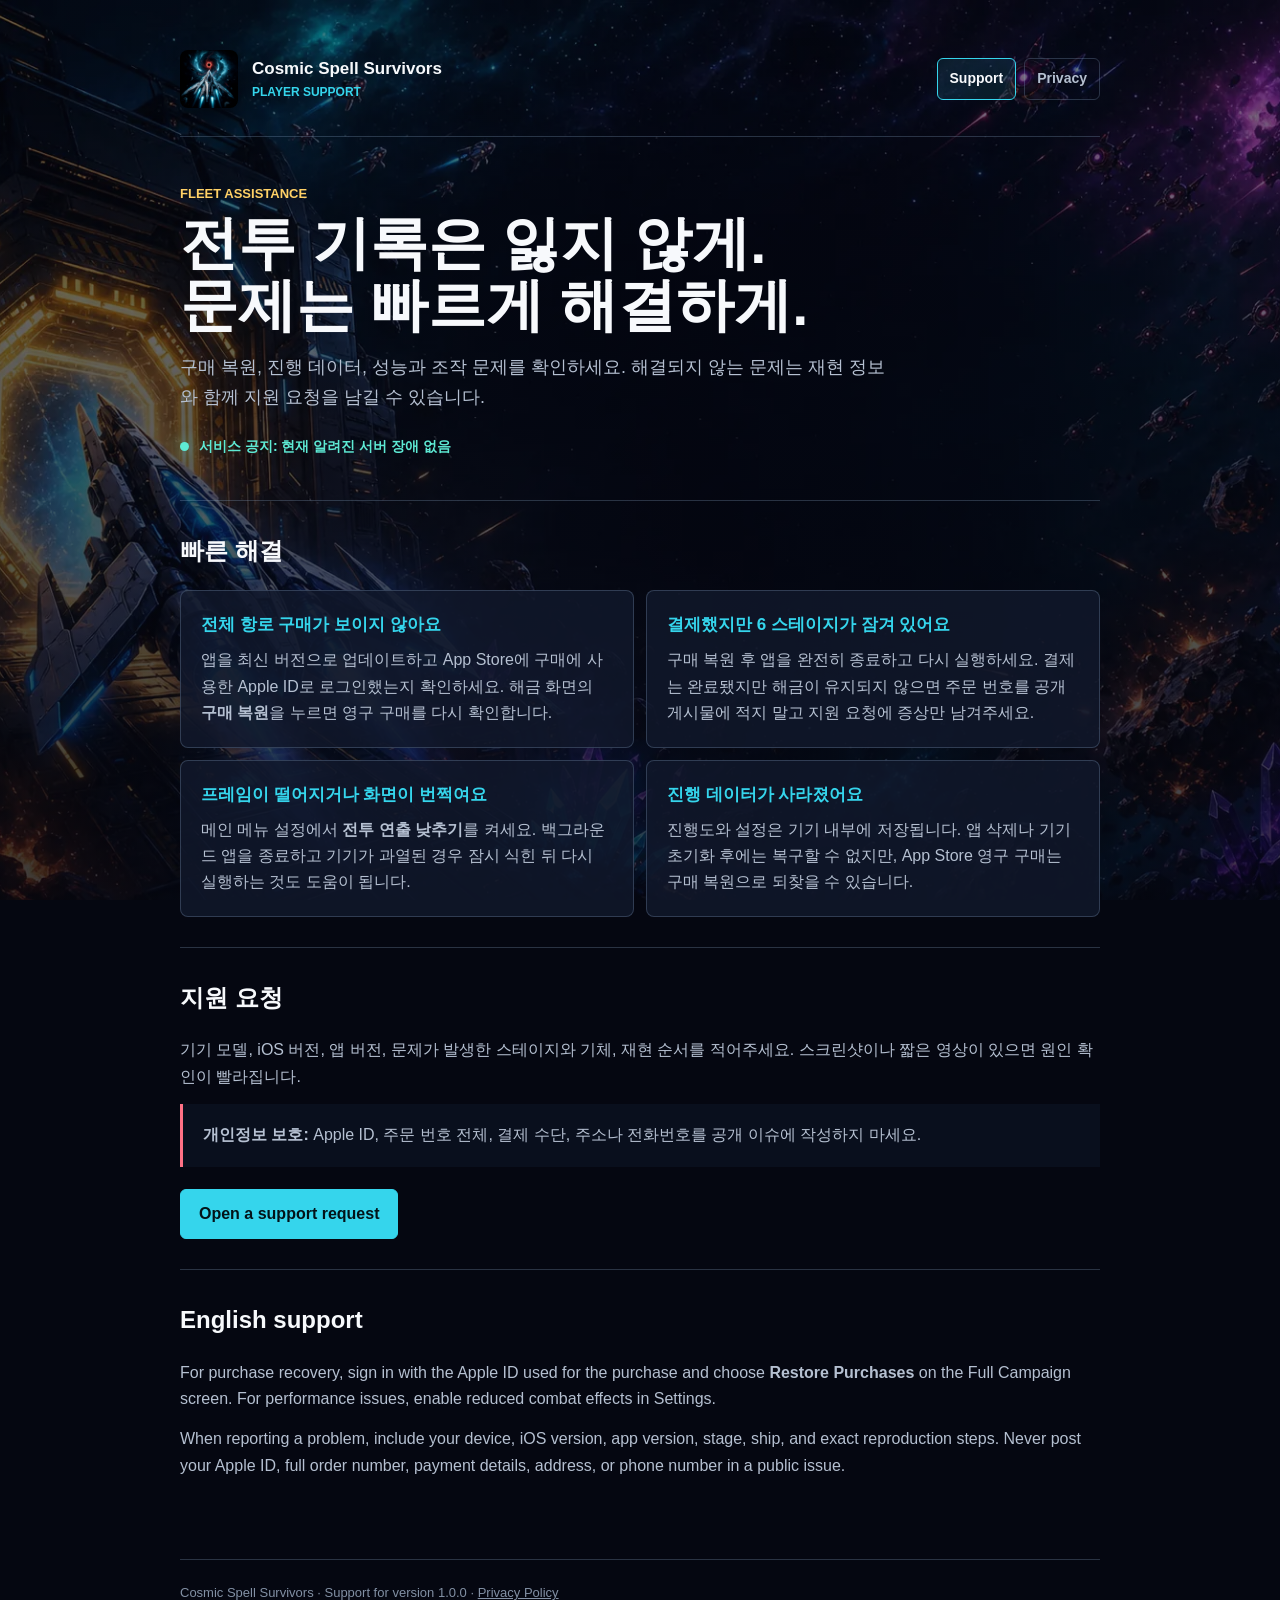
==== index.html @ 7aed8e82 "Publish player support and privacy pages" ====
<!doctype html>
<html lang="ko">
<head>
  <meta charset="utf-8">
  <meta name="viewport" content="width=device-width, initial-scale=1">
  <meta name="theme-color" content="#050711">
  <meta name="description" content="Cosmic Spell Survivors 고객지원과 구매 복원 안내">
  <title>Support | Cosmic Spell Survivors</title>
  <link rel="icon" href="assets/app-icon.png">
  <link rel="stylesheet" href="site.css">
</head>
<body>
  <div class="shell">
    <header class="site-header">
      <a class="brand" href="index.html">
        <img src="assets/app-icon.png" alt="Cosmic Spell Survivors app icon">
        <span class="brand-copy">
          <span class="brand-name">Cosmic Spell Survivors</span>
          <span class="brand-kicker">Player Support</span>
        </span>
      </a>
      <nav aria-label="Support navigation">
        <a href="index.html" aria-current="page">Support</a>
        <a href="privacy.html">Privacy</a>
      </nav>
    </header>

    <main>
      <section class="intro">
        <p class="eyebrow">Fleet assistance</p>
        <h1>전투 기록은 잃지 않게.<br>문제는 빠르게 해결하게.</h1>
        <p class="lede">구매 복원, 진행 데이터, 성능과 조작 문제를 확인하세요. 해결되지 않는 문제는 재현 정보와 함께 지원 요청을 남길 수 있습니다.</p>
        <p class="status">서비스 공지: 현재 알려진 서버 장애 없음</p>
      </section>

      <section class="section" aria-labelledby="quick-help">
        <h2 id="quick-help">빠른 해결</h2>
        <div class="faq-grid">
          <article class="faq">
            <h3>전체 항로 구매가 보이지 않아요</h3>
            <p>앱을 최신 버전으로 업데이트하고 App Store에 구매에 사용한 Apple ID로 로그인했는지 확인하세요. 해금 화면의 <strong>구매 복원</strong>을 누르면 영구 구매를 다시 확인합니다.</p>
          </article>
          <article class="faq">
            <h3>결제했지만 6 스테이지가 잠겨 있어요</h3>
            <p>구매 복원 후 앱을 완전히 종료하고 다시 실행하세요. 결제는 완료됐지만 해금이 유지되지 않으면 주문 번호를 공개 게시물에 적지 말고 지원 요청에 증상만 남겨주세요.</p>
          </article>
          <article class="faq">
            <h3>프레임이 떨어지거나 화면이 번쩍여요</h3>
            <p>메인 메뉴 설정에서 <strong>전투 연출 낮추기</strong>를 켜세요. 백그라운드 앱을 종료하고 기기가 과열된 경우 잠시 식힌 뒤 다시 실행하는 것도 도움이 됩니다.</p>
          </article>
          <article class="faq">
            <h3>진행 데이터가 사라졌어요</h3>
            <p>진행도와 설정은 기기 내부에 저장됩니다. 앱 삭제나 기기 초기화 후에는 복구할 수 없지만, App Store 영구 구매는 구매 복원으로 되찾을 수 있습니다.</p>
          </article>
        </div>
      </section>

      <section class="section" aria-labelledby="report">
        <h2 id="report">지원 요청</h2>
        <p>기기 모델, iOS 버전, 앱 버전, 문제가 발생한 스테이지와 기체, 재현 순서를 적어주세요. 스크린샷이나 짧은 영상이 있으면 원인 확인이 빨라집니다.</p>
        <p class="note"><strong>개인정보 보호:</strong> Apple ID, 주문 번호 전체, 결제 수단, 주소나 전화번호를 공개 이슈에 작성하지 마세요.</p>
        <a class="action" href="https://github.com/hadongil19822-blip/cosmic-spell-survivors-support/issues/new/choose">Open a support request</a>
      </section>

      <section class="section" lang="en" aria-labelledby="english-help">
        <h2 id="english-help">English support</h2>
        <p>For purchase recovery, sign in with the Apple ID used for the purchase and choose <strong>Restore Purchases</strong> on the Full Campaign screen. For performance issues, enable reduced combat effects in Settings.</p>
        <p>When reporting a problem, include your device, iOS version, app version, stage, ship, and exact reproduction steps. Never post your Apple ID, full order number, payment details, address, or phone number in a public issue.</p>
      </section>
    </main>

    <footer>Cosmic Spell Survivors · Support for version 1.0.0 · <a href="privacy.html">Privacy Policy</a></footer>
  </div>
</body>
</html>
---- site.css ----
:root {
  color-scheme: dark;
  --ink: #050711;
  --surface: rgba(10, 16, 30, 0.94);
  --surface-soft: rgba(17, 25, 43, 0.84);
  --line: rgba(137, 164, 196, 0.28);
  --text: #f7f9fc;
  --muted: #b5c0d1;
  --cyan: #35d5ec;
  --mint: #5eead4;
  --coral: #ff7185;
  --gold: #ffd166;
  font-family: Inter, ui-sans-serif, -apple-system, BlinkMacSystemFont, "Segoe UI", sans-serif;
}

* {
  box-sizing: border-box;
}

html {
  background: var(--ink);
}

body {
  min-height: 100vh;
  margin: 0;
  color: var(--text);
  background:
    linear-gradient(180deg, rgba(5, 7, 17, 0.52), rgba(5, 7, 17, 0.98)),
    url("assets/background.webp") center top / cover fixed no-repeat,
    var(--ink);
  line-height: 1.65;
}

a {
  color: inherit;
}

.shell {
  width: min(920px, calc(100% - 32px));
  margin: 0 auto;
  padding: 32px 0 64px;
}

.site-header {
  display: flex;
  align-items: center;
  justify-content: space-between;
  gap: 24px;
  padding: 18px 0 28px;
  border-bottom: 1px solid var(--line);
}

.brand {
  display: flex;
  min-width: 0;
  align-items: center;
  gap: 14px;
  text-decoration: none;
}

.brand img {
  width: 58px;
  height: 58px;
  border-radius: 8px;
  box-shadow: 0 10px 30px rgba(0, 0, 0, 0.46);
}

.brand-copy {
  min-width: 0;
}

.brand-name,
.brand-kicker {
  display: block;
  letter-spacing: 0;
}

.brand-name {
  font-size: 17px;
  font-weight: 800;
}

.brand-kicker {
  color: var(--cyan);
  font-size: 12px;
  font-weight: 800;
  text-transform: uppercase;
}

nav {
  display: flex;
  gap: 8px;
}

nav a {
  min-height: 42px;
  display: inline-flex;
  align-items: center;
  padding: 8px 12px;
  border: 1px solid var(--line);
  border-radius: 6px;
  color: var(--muted);
  font-size: 14px;
  font-weight: 750;
  text-decoration: none;
}

nav a[aria-current="page"] {
  border-color: var(--cyan);
  color: var(--text);
  background: rgba(53, 213, 236, 0.1);
}

main {
  padding-top: 46px;
}

.intro {
  max-width: 720px;
  margin-bottom: 42px;
}

.eyebrow {
  margin: 0 0 8px;
  color: var(--gold);
  font-size: 13px;
  font-weight: 850;
  text-transform: uppercase;
}

h1,
h2,
h3,
p {
  letter-spacing: 0;
}

h1 {
  margin: 0;
  font-size: clamp(34px, 7vw, 58px);
  line-height: 1.06;
}

.lede {
  margin: 18px 0 0;
  color: var(--muted);
  font-size: 18px;
}

.status {
  display: flex;
  align-items: center;
  gap: 10px;
  margin-top: 22px;
  color: var(--mint);
  font-size: 14px;
  font-weight: 800;
}

.status::before {
  width: 9px;
  height: 9px;
  border-radius: 50%;
  background: var(--mint);
  content: "";
  box-shadow: 0 0 16px rgba(94, 234, 212, 0.7);
}

.section {
  padding: 30px 0;
  border-top: 1px solid var(--line);
}

.section h2 {
  margin: 0 0 20px;
  font-size: 24px;
}

.section h3 {
  margin: 0 0 8px;
  color: var(--cyan);
  font-size: 17px;
}

.section p,
.section li {
  color: var(--muted);
}

.section p {
  margin: 0 0 14px;
}

.section ul,
.section ol {
  margin: 12px 0 0;
  padding-left: 22px;
}

.section li + li {
  margin-top: 8px;
}

.faq-grid {
  display: grid;
  grid-template-columns: repeat(2, minmax(0, 1fr));
  gap: 12px;
}

.faq {
  min-width: 0;
  padding: 20px;
  border: 1px solid var(--line);
  border-radius: 8px;
  background: var(--surface-soft);
}

.faq p:last-child {
  margin-bottom: 0;
}

.action {
  display: inline-flex;
  min-height: 48px;
  align-items: center;
  justify-content: center;
  margin-top: 8px;
  padding: 11px 18px;
  border: 1px solid var(--cyan);
  border-radius: 6px;
  color: #031318;
  background: var(--cyan);
  font-weight: 850;
  text-decoration: none;
}

.note {
  padding: 18px 20px;
  border-left: 3px solid var(--coral);
  background: var(--surface);
}

.legal-meta {
  color: var(--gold);
  font-size: 14px;
  font-weight: 800;
}

footer {
  margin-top: 36px;
  padding-top: 22px;
  border-top: 1px solid var(--line);
  color: #8290a4;
  font-size: 13px;
}

@media (max-width: 660px) {
  .shell {
    width: min(100% - 24px, 920px);
    padding-top: 14px;
  }

  .site-header {
    align-items: flex-start;
    flex-direction: column;
    gap: 16px;
  }

  nav {
    width: 100%;
  }

  nav a {
    flex: 1;
    justify-content: center;
  }

  main {
    padding-top: 34px;
  }

  .lede {
    font-size: 16px;
  }

  .faq-grid {
    grid-template-columns: 1fr;
  }
}
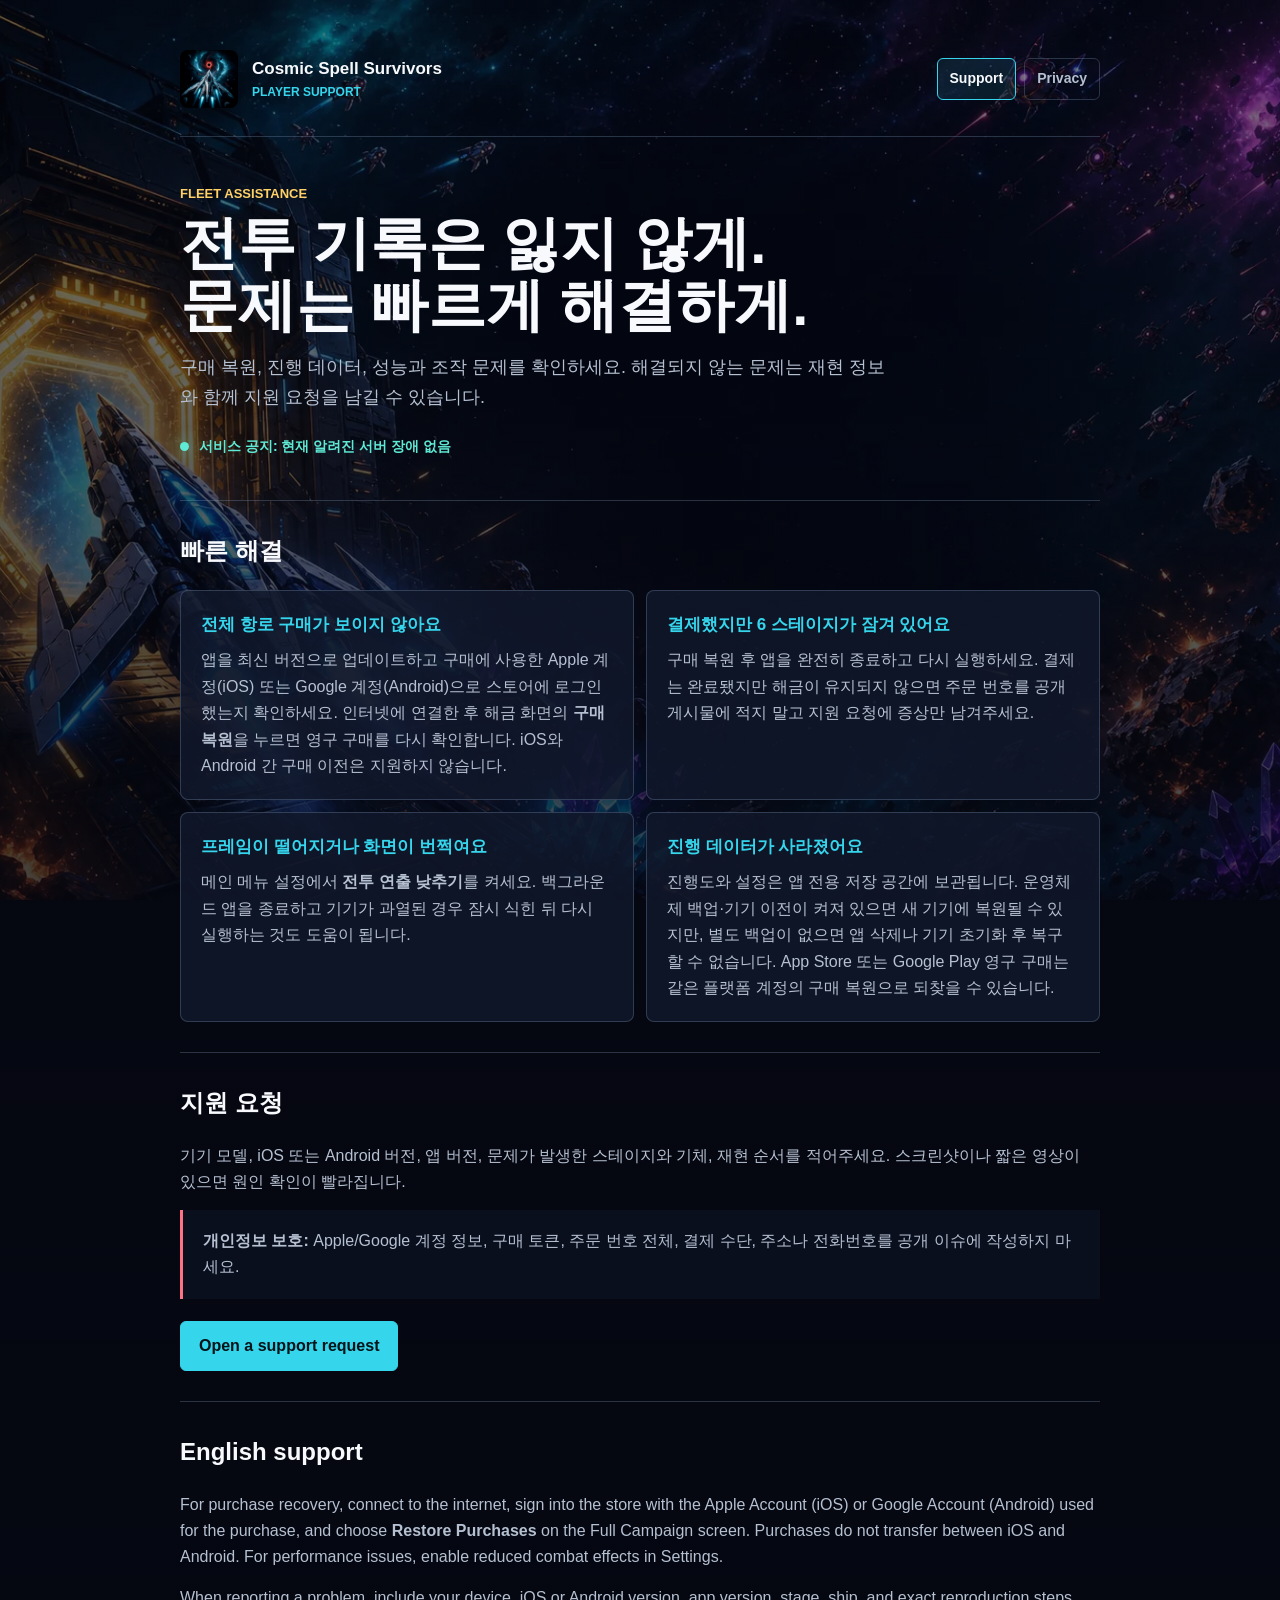
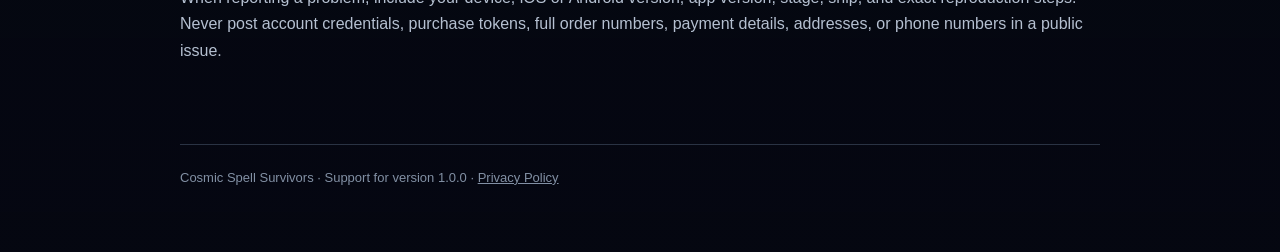
==== commit bcfc5ecd: "Document Android Play Billing and cross-platform purchase support" ====
--- a/index.html
+++ b/index.html
@@ -38,7 +38,7 @@
         <div class="faq-grid">
           <article class="faq">
             <h3>전체 항로 구매가 보이지 않아요</h3>
-            <p>앱을 최신 버전으로 업데이트하고 App Store에 구매에 사용한 Apple ID로 로그인했는지 확인하세요. 해금 화면의 <strong>구매 복원</strong>을 누르면 영구 구매를 다시 확인합니다.</p>
+            <p>앱을 최신 버전으로 업데이트하고 구매에 사용한 Apple 계정(iOS) 또는 Google 계정(Android)으로 스토어에 로그인했는지 확인하세요. 인터넷에 연결한 후 해금 화면의 <strong>구매 복원</strong>을 누르면 영구 구매를 다시 확인합니다. iOS와 Android 간 구매 이전은 지원하지 않습니다.</p>
           </article>
           <article class="faq">
             <h3>결제했지만 6 스테이지가 잠겨 있어요</h3>
@@ -50,22 +50,22 @@
           </article>
           <article class="faq">
             <h3>진행 데이터가 사라졌어요</h3>
-            <p>진행도와 설정은 기기 내부에 저장됩니다. 앱 삭제나 기기 초기화 후에는 복구할 수 없지만, App Store 영구 구매는 구매 복원으로 되찾을 수 있습니다.</p>
+            <p>진행도와 설정은 앱 전용 저장 공간에 보관됩니다. 운영체제 백업·기기 이전이 켜져 있으면 새 기기에 복원될 수 있지만, 별도 백업이 없으면 앱 삭제나 기기 초기화 후 복구할 수 없습니다. App Store 또는 Google Play 영구 구매는 같은 플랫폼 계정의 구매 복원으로 되찾을 수 있습니다.</p>
           </article>
         </div>
       </section>
 
       <section class="section" aria-labelledby="report">
         <h2 id="report">지원 요청</h2>
-        <p>기기 모델, iOS 버전, 앱 버전, 문제가 발생한 스테이지와 기체, 재현 순서를 적어주세요. 스크린샷이나 짧은 영상이 있으면 원인 확인이 빨라집니다.</p>
-        <p class="note"><strong>개인정보 보호:</strong> Apple ID, 주문 번호 전체, 결제 수단, 주소나 전화번호를 공개 이슈에 작성하지 마세요.</p>
+        <p>기기 모델, iOS 또는 Android 버전, 앱 버전, 문제가 발생한 스테이지와 기체, 재현 순서를 적어주세요. 스크린샷이나 짧은 영상이 있으면 원인 확인이 빨라집니다.</p>
+        <p class="note"><strong>개인정보 보호:</strong> Apple/Google 계정 정보, 구매 토큰, 주문 번호 전체, 결제 수단, 주소나 전화번호를 공개 이슈에 작성하지 마세요.</p>
         <a class="action" href="https://github.com/hadongil19822-blip/cosmic-spell-survivors-support/issues/new/choose">Open a support request</a>
       </section>
 
       <section class="section" lang="en" aria-labelledby="english-help">
         <h2 id="english-help">English support</h2>
-        <p>For purchase recovery, sign in with the Apple ID used for the purchase and choose <strong>Restore Purchases</strong> on the Full Campaign screen. For performance issues, enable reduced combat effects in Settings.</p>
-        <p>When reporting a problem, include your device, iOS version, app version, stage, ship, and exact reproduction steps. Never post your Apple ID, full order number, payment details, address, or phone number in a public issue.</p>
+        <p>For purchase recovery, connect to the internet, sign into the store with the Apple Account (iOS) or Google Account (Android) used for the purchase, and choose <strong>Restore Purchases</strong> on the Full Campaign screen. Purchases do not transfer between iOS and Android. For performance issues, enable reduced combat effects in Settings.</p>
+        <p>When reporting a problem, include your device, iOS or Android version, app version, stage, ship, and exact reproduction steps. Never post account credentials, purchase tokens, full order numbers, payment details, addresses, or phone numbers in a public issue.</p>
       </section>
     </main>
 
